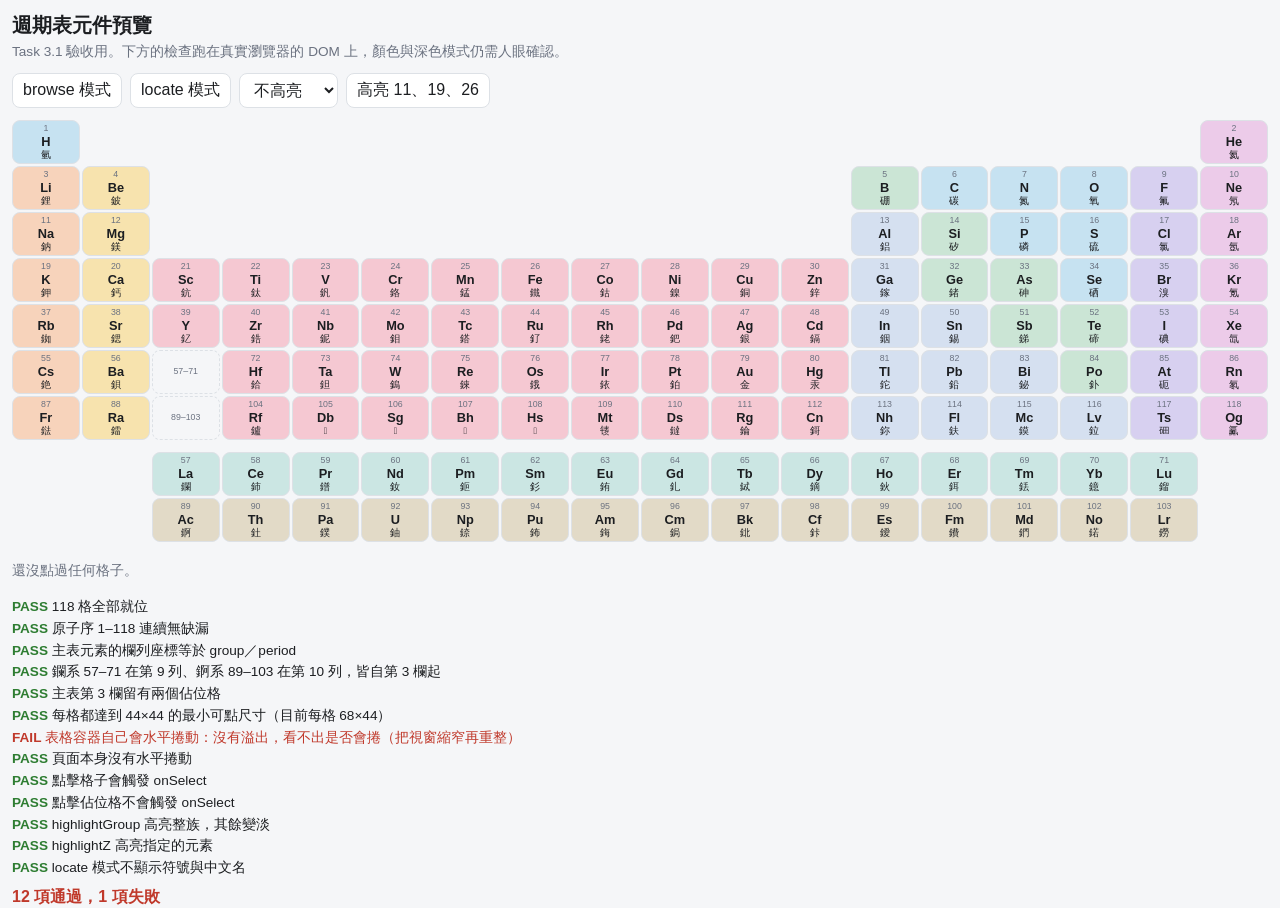
==== tests/preview-table.html @ 944bc90d "feat: 互動式週期表元件 Task 3.1。renderPeriodicTable(container, elements, options)， CSS Grid 18 欄 7 列，每格以 gri" ====
<!DOCTYPE html>
<html lang="zh-Hant-TW">
<head>
<meta charset="UTF-8">
<meta name="viewport" content="width=device-width, initial-scale=1, viewport-fit=cover">
<title>週期表元件預覽（Task 3.1 驗收用）</title>
<link rel="stylesheet" href="../css/tokens.css">
<link rel="stylesheet" href="../css/components.css">
<link rel="stylesheet" href="../css/periodic-table.css">
<style>
  /* 這頁不是 App 的一部分，是 Task 3.1 的人工驗收工具。
     只放這頁自己需要的版面，不污染 components.css。 */
  body { padding: 12px; display: block; }
  h1 { font-size: var(--font-size-lg); margin: 0 0 4px; }
  p.sub { color: var(--text-dim); font-size: var(--font-size-sm); margin: 0 0 12px; }
  .controls { display: flex; flex-wrap: wrap; gap: 8px; margin-bottom: 12px; }
  .controls button, .controls select {
    font: inherit; padding: 6px 10px; border-radius: var(--radius-sm);
    border: 1px solid var(--border); background: var(--surface); color: var(--text);
  }
  #log { margin-top: 12px; font-size: var(--font-size-sm); color: var(--text-dim); }
  #checks { margin-top: 16px; font-size: var(--font-size-sm); line-height: 1.6; }
  #checks .pass::before { content: "PASS  "; color: var(--correct); font-weight: 700; }
  #checks .fail::before { content: "FAIL  "; color: var(--wrong); font-weight: 700; }
  #checks .fail { color: var(--wrong); }
  #summary { font-weight: 700; margin-top: 8px; }
</style>
</head>
<body>

<h1>週期表元件預覽</h1>
<p class="sub">Task 3.1 驗收用。下方的檢查跑在真實瀏覽器的 DOM 上，顏色與深色模式仍需人眼確認。</p>

<div class="controls">
  <button id="btn-browse">browse 模式</button>
  <button id="btn-locate">locate 模式</button>
  <select id="sel-group">
    <option value="">不高亮</option>
    <option value="1A">高亮 1A</option>
    <option value="2A">高亮 2A</option>
    <option value="7A">高亮 7A</option>
    <option value="8A">高亮 8A</option>
  </select>
  <button id="btn-z">高亮 11、19、26</button>
</div>

<div id="table"></div>
<div id="log">還沒點過任何格子。</div>
<div id="checks"></div>
<div id="summary"></div>

<script type="module">
import { renderPeriodicTable } from '../js/components/periodic-table.js';

const host = document.getElementById('table');
const log = document.getElementById('log');
const elements = await (await fetch('../data/elements.json')).json();

let state = { mode: 'browse', highlightGroup: null, highlightZ: [] };

function draw() {
  renderPeriodicTable(host, elements, {
    mode: state.mode,
    highlightGroup: state.highlightGroup,
    highlightZ: state.highlightZ,
    onSelect: el => { log.textContent = `onSelect：${el.z} ${el.zh} ${el.symbol}（第 ${el.period} 週期、第 ${el.group} 族）`; }
  });
}

document.getElementById('btn-browse').onclick = () => { state.mode = 'browse'; draw(); };
document.getElementById('btn-locate').onclick = () => { state.mode = 'locate'; draw(); };
document.getElementById('sel-group').onchange = e => { state.highlightGroup = e.target.value || null; draw(); };
document.getElementById('btn-z').onclick = () => {
  state.highlightZ = state.highlightZ.length ? [] : [11, 19, 26];
  draw();
};
draw();

// ---- 自動檢查 ------------------------------------------------------------
// 這些是「不必用眼睛也能確定」的部分：格數、座標、尺寸、捲動、互動。
// 顏色是否好看、深色模式是否舒服，這裡驗不了，要人看。
const results = [];
function check(name, fn) {
  try { const msg = fn(); results.push([true, name + (msg ? `（${msg}）` : '')]); }
  catch (e) { results.push([false, name + '：' + e.message]); }
}
function assert(cond, msg) { if (!cond) throw new Error(msg); }

const cells = () => Array.from(host.querySelectorAll('.pt-cell[data-z]'));

check('118 格全部就位', () => {
  assert(cells().length === 118, `只有 ${cells().length} 格`);
});

check('原子序 1–118 連續無缺漏', () => {
  const zs = new Set(cells().map(c => Number(c.dataset.z)));
  const missing = [];
  for (let z = 1; z <= 118; z++) if (!zs.has(z)) missing.push(z);
  assert(missing.length === 0, '缺 ' + missing.join(', '));
});

check('主表元素的欄列座標等於 group／period', () => {
  const bad = [];
  for (const el of elements) {
    if (el.category === 'lanthanide' || el.category === 'actinide') continue;
    const cell = host.querySelector(`.pt-cell[data-z="${el.z}"]`);
    if (cell.style.gridColumn !== String(el.group) || cell.style.gridRow !== String(el.period)) {
      bad.push(el.z);
    }
  }
  assert(bad.length === 0, '座標錯誤：' + bad.join(', '));
});

check('鑭系 57–71 在第 9 列、錒系 89–103 在第 10 列，皆自第 3 欄起', () => {
  const rows = { lanthanide: '9', actinide: '10' };
  for (const [cat, row] of Object.entries(rows)) {
    const series = elements.filter(e => e.category === cat).sort((a, b) => a.z - b.z);
    assert(series.length === 15, `${cat} 有 ${series.length} 個，應為 15`);
    series.forEach((el, i) => {
      const cell = host.querySelector(`.pt-cell[data-z="${el.z}"]`);
      assert(cell.style.gridRow === row, `z=${el.z} 在第 ${cell.style.gridRow} 列`);
      assert(cell.style.gridColumn === String(3 + i), `z=${el.z} 在第 ${cell.style.gridColumn} 欄`);
    });
  }
});

check('主表第 3 欄留有兩個佔位格', () => {
  const ph = Array.from(host.querySelectorAll('.pt-placeholder'));
  assert(ph.length === 2, `有 ${ph.length} 個`);
  assert(ph.map(p => p.textContent).join('／') === '57–71／89–103', ph.map(p => p.textContent).join('／'));
});

check('每格都達到 44×44 的最小可點尺寸', () => {
  const small = cells().filter(c => c.offsetWidth < 44 || c.offsetHeight < 44);
  assert(small.length === 0, `${small.length} 格過小，最小的是 ${small[0] && small[0].offsetWidth}×${small[0] && small[0].offsetHeight}`);
  return `目前每格 ${Math.round(cells()[0].offsetWidth)}×${Math.round(cells()[0].offsetHeight)}`;
});

check('表格容器自己會水平捲動', () => {
  const sc = host.querySelector('.pt-scroll');
  assert(sc.scrollWidth > sc.clientWidth, '沒有溢出，看不出是否會捲（把視窗縮窄再重整）');
  return `內容 ${sc.scrollWidth}px、容器 ${sc.clientWidth}px`;
});

check('頁面本身沒有水平捲動', () => {
  const de = document.documentElement;
  assert(de.scrollWidth <= de.clientWidth, `頁面寬 ${de.scrollWidth}px 超過視窗 ${de.clientWidth}px`);
});

check('點擊格子會觸發 onSelect', () => {
  host.querySelector('.pt-cell[data-z="11"]').click();
  assert(log.textContent.includes('11 鈉 Na'), '記錄是「' + log.textContent + '」');
});

check('點擊佔位格不會觸發 onSelect', () => {
  log.textContent = '重設';
  host.querySelector('.pt-placeholder').click();
  assert(log.textContent === '重設', '佔位格竟然觸發了 onSelect');
});

check('highlightGroup 高亮整族，其餘變淡', () => {
  renderPeriodicTable(host, elements, { highlightGroup: '1A' });
  const hi = host.querySelectorAll('.pt-cell.is-highlight');
  const dim = host.querySelectorAll('.pt-cell.is-dimmed');
  assert(hi.length === 7, `高亮了 ${hi.length} 格，1A 應為 7 格`);
  assert(dim.length === 111, `變淡了 ${dim.length} 格`);
});

check('highlightZ 高亮指定的元素', () => {
  renderPeriodicTable(host, elements, { highlightZ: [11, 19, 26] });
  const hi = Array.from(host.querySelectorAll('.pt-cell.is-highlight')).map(c => Number(c.dataset.z));
  assert(hi.sort((a, b) => a - b).join(',') === '11,19,26', '高亮了 ' + hi.join(','));
});

check('locate 模式不顯示符號與中文名', () => {
  renderPeriodicTable(host, elements, { mode: 'locate' });
  assert(host.querySelectorAll('.pt-symbol').length === 0, '仍有符號');
  assert(host.querySelectorAll('.pt-zh').length === 0, '仍有中文名');
  assert(host.querySelectorAll('.pt-z').length === 118, '原子序沒有全部顯示');
});

// 檢查跑完把畫面還原成可以用眼睛看的狀態
state = { mode: 'browse', highlightGroup: null, highlightZ: [] };
draw();
log.textContent = '還沒點過任何格子。';

const box = document.getElementById('checks');
box.innerHTML = results.map(([ok, name]) =>
  `<div class="${ok ? 'pass' : 'fail'}">${name}</div>`).join('');
const failed = results.filter(r => !r[0]).length;
document.getElementById('summary').textContent =
  `${results.length - failed} 項通過，${failed} 項失敗`;
document.getElementById('summary').style.color =
  failed ? 'var(--wrong)' : 'var(--correct)';
</script>
</body>
</html>
---- css/tokens.css ----
/* ==========================================================================
   設計 token：所有色彩、字級、間距集中在這裡定義。
   換主題／換配色只改這個檔案，其他 CSS 一律只讀取變數。

   注意（spec §8.2）：這裡刻意只給一組中性的預設配色，
   不預先硬寫任何宣稱為「官方應援色」的色值。實際配色留待學生
   在設定畫面自行挑選（Plan 2 實作）。
   ========================================================================== */

:root {
  /* 色彩：淺色模式（預設） */
  --bg: #f5f6f8;
  --surface: #ffffff;
  --surface-alt: #eceef1;
  --border: #dde1e6;
  --text: #1c1e21;
  --text-dim: #6b7280;
  --accent: #2f6fed;
  --accent-2: #7c5cff;
  --correct: #2e7d32;
  --wrong: #c0392b;

  /* 陰影（淺色模式用較淡的陰影） */
  --shadow: 0 1px 3px rgba(0, 0, 0, 0.08), 0 1px 2px rgba(0, 0, 0, 0.06);

  /* 字型：只用系統字體堆疊，不連外部字型服務 */
  --font: -apple-system, "PingFang TC", "Heiti TC", sans-serif;
  --font-size-sm: 0.85rem;
  --font-size-base: 1rem;
  --font-size-lg: 1.25rem;
  --font-size-xl: 1.75rem;

  /* 間距與形狀 */
  --gap: 16px;
  --gap-sm: 8px;
  --gap-lg: 24px;
  --radius: 12px;
  --radius-sm: 8px;

  /* 版面尺寸 */
  --nav-height: 64px;
  --max-width: 480px;

  /* 週期表的十個元素分類色（Task 3.1）。
     淺色模式用低彩度的粉彩底，配 --text 的深色字；
     深色模式改成同色系的暗色底，配同一個 --text 的淺色字。
     兩邊都刻意壓低彩度：一張 118 格的表如果十種顏色都很飽和，
     整體會吵到看不出重點，高亮（highlight）也會被淹沒。 */
  --cat-alkali-metal: #f7d3bb;
  --cat-alkaline-earth: #f7e3ae;
  --cat-transition-metal: #f5c8d2;
  --cat-post-transition-metal: #d5e0f0;
  --cat-metalloid: #cbe5d5;
  --cat-nonmetal: #c6e2f1;
  --cat-halogen: #d7d0f0;
  --cat-noble-gas: #eccbe9;
  --cat-lanthanide: #cbe6e3;
  --cat-actinide: #e2dac7;

  /* iPhone 安全區域（瀏海／Home Indicator） */
  --safe-top: env(safe-area-inset-top, 0px);
  --safe-bottom: env(safe-area-inset-bottom, 0px);
}

/* 深色模式：跟隨系統設定，覆寫同一組變數 */
@media (prefers-color-scheme: dark) {
  :root {
    --bg: #14161a;
    --surface: #1e2126;
    --surface-alt: #262a31;
    --border: #33383f;
    --text: #f2f3f5;
    --text-dim: #9aa0a8;
    --accent: #5b8dfd;
    --accent-2: #a78bfa;
    --correct: #4caf50;
    --wrong: #e57373;

    --cat-alkali-metal: #66412a;
    --cat-alkaline-earth: #66552a;
    --cat-transition-metal: #66303c;
    --cat-post-transition-metal: #303e53;
    --cat-metalloid: #2f4e3f;
    --cat-nonmetal: #26495a;
    --cat-halogen: #39346a;
    --cat-noble-gas: #552b52;
    --cat-lanthanide: #24504d;
    --cat-actinide: #4b432b;

    --shadow: 0 1px 3px rgba(0, 0, 0, 0.4), 0 1px 2px rgba(0, 0, 0, 0.3);
  }
}
---- css/components.css ----
/* ==========================================================================
   共用元件樣式。這裡放版面骨架（app 容器、底部導覽列）與少數
   之後每個畫面都會用到的基礎元件（卡片、按鈕）。
   畫面專屬的樣式由各自的 js/ui/screen-*.js 用行內 style 或
   之後新增的專屬 CSS 檔處理，不塞進這個檔案。
   ========================================================================== */

* {
  box-sizing: border-box;
}

html,
body {
  margin: 0;
  padding: 0;
  height: 100%;
  background: var(--bg);
  color: var(--text);
  font-family: var(--font);
  font-size: var(--font-size-base);
  -webkit-tap-highlight-color: transparent;
}

body {
  display: flex;
  flex-direction: column;
  min-height: 100vh;
  min-height: 100dvh;
}

/* 主要內容容器，各畫面的 renderFn 會把內容塞進這裡 */
#app {
  flex: 1 1 auto;
  width: 100%;
  max-width: var(--max-width);
  margin: 0 auto;
  padding: var(--gap) var(--gap) calc(var(--nav-height) + var(--gap));
  padding-top: calc(var(--gap) + var(--safe-top));
  overflow-y: auto;
}

/* ---- 底部導覽列 -------------------------------------------------------- */

.bottom-nav {
  position: fixed;
  left: 0;
  right: 0;
  bottom: 0;
  display: flex;
  justify-content: space-around;
  align-items: center;
  height: calc(var(--nav-height) + var(--safe-bottom));
  padding-bottom: var(--safe-bottom);
  background: var(--surface);
  border-top: 1px solid var(--border);
  box-shadow: var(--shadow);
}

.nav-link {
  display: flex;
  flex-direction: column;
  align-items: center;
  justify-content: center;
  gap: 2px;
  flex: 1 1 0;
  height: 100%;
  color: var(--text-dim);
  text-decoration: none;
  font-size: var(--font-size-sm);
  user-select: none;
}

.nav-link svg {
  width: 22px;
  height: 22px;
  stroke: currentColor;
  fill: none;
  stroke-width: 1.8;
  stroke-linecap: round;
  stroke-linejoin: round;
}

.nav-link[aria-current="page"] {
  color: var(--accent);
}

/* ---- 基礎元件（供之後畫面沿用） ---------------------------------------- */

.card {
  background: var(--surface);
  border: 1px solid var(--border);
  border-radius: var(--radius);
  padding: var(--gap);
  box-shadow: var(--shadow);
}

.btn {
  display: inline-flex;
  align-items: center;
  justify-content: center;
  border: none;
  border-radius: var(--radius-sm);
  padding: 0.6em 1.2em;
  font-family: var(--font);
  font-size: var(--font-size-base);
  font-weight: 600;
  cursor: pointer;
  background: var(--surface-alt);
  color: var(--text);
}

.btn-primary {
  background: var(--accent);
  color: #ffffff;
}

/* ---- 尚未有內容的畫面（找不到對應 render 函式時顯示） ------------------ */

.placeholder {
  display: flex;
  flex-direction: column;
  align-items: center;
  justify-content: center;
  gap: var(--gap-sm);
  min-height: 60vh;
  text-align: center;
  color: var(--text-dim);
}

.placeholder h2 {
  color: var(--text);
  margin: 0;
}
---- css/periodic-table.css ----
/* ==========================================================================
   互動式週期表元件（js/components/periodic-table.js）的樣式。
   顏色一律讀 css/tokens.css 的變數，這裡不出現任何色碼。
   ========================================================================== */

/* 水平捲動只發生在這一層。頁面本身不得出現水平捲動——18 欄的表一定
   比手機寬，若讓它撐開 body，底部導覽列與其他畫面都會跟著歪。 */
.pt-scroll {
  overflow-x: auto;
  overflow-y: hidden;
  max-width: 100%;
  /* iOS 慣性捲動 */
  -webkit-overflow-scrolling: touch;
  padding-bottom: var(--gap-sm);
}

.pt-grid {
  display: grid;
  /* 44px 是可靠點擊的最小尺寸（Apple HIG）。空間夠時才讓格子長大。 */
  grid-template-columns: repeat(18, minmax(44px, 1fr));
  /* 1–7 是主表的七個週期，第 8 列是間隔，9–10 放鑭系與錒系 */
  grid-template-rows: repeat(7, minmax(44px, auto)) var(--gap-sm) repeat(2, minmax(44px, auto));
  gap: 2px;
  /* 撐開到內容寬度，讓外層去捲；空間有餘時填滿 */
  width: max-content;
  min-width: 100%;
}

.pt-cell {
  display: flex;
  flex-direction: column;
  align-items: center;
  justify-content: center;
  gap: 1px;
  min-height: 44px;
  padding: 2px;
  border: 1px solid var(--border);
  border-radius: var(--radius-sm);
  background: var(--surface-alt);
  color: var(--text);
  font-family: var(--font);
  line-height: 1.1;
  cursor: pointer;
  /* 118 格逐格淡入淡出會很吵，只在高亮切換時給一點反應 */
  transition: opacity 0.15s ease;
}

.pt-cell:focus-visible {
  outline: 2px solid var(--accent);
  outline-offset: 2px;
}

.pt-z {
  font-size: 0.55rem;
  color: var(--text-dim);
}

.pt-symbol {
  font-size: 0.8rem;
  font-weight: 700;
}

.pt-zh {
  font-size: 0.6rem;
}

/* locate 模式：格子裡只剩原子序，把它放大到可讀 */
.pt-grid[data-mode="locate"] .pt-z {
  font-size: 0.75rem;
  color: var(--text);
}

/* 鑭系／錒系在主表裡的佔位格，不可點 */
.pt-placeholder {
  font-size: 0.55rem;
  color: var(--text-dim);
  background: transparent;
  border-style: dashed;
  cursor: default;
}

/* ---- 分類色 ------------------------------------------------------------ */

.pt-cell[data-category="alkali-metal"] { background: var(--cat-alkali-metal); }
.pt-cell[data-category="alkaline-earth"] { background: var(--cat-alkaline-earth); }
.pt-cell[data-category="transition-metal"] { background: var(--cat-transition-metal); }
.pt-cell[data-category="post-transition-metal"] { background: var(--cat-post-transition-metal); }
.pt-cell[data-category="metalloid"] { background: var(--cat-metalloid); }
.pt-cell[data-category="nonmetal"] { background: var(--cat-nonmetal); }
.pt-cell[data-category="halogen"] { background: var(--cat-halogen); }
.pt-cell[data-category="noble-gas"] { background: var(--cat-noble-gas); }
.pt-cell[data-category="lanthanide"] { background: var(--cat-lanthanide); }
.pt-cell[data-category="actinide"] { background: var(--cat-actinide); }

/* ---- 高亮 -------------------------------------------------------------- */

/* 高亮靠「邊框加粗 + 其餘變淡」兩件事一起做。只靠顏色的話，
   在已經有十種分類色的表上根本看不出來。 */
.pt-cell.is-highlight {
  border-color: var(--accent);
  border-width: 2px;
  padding: 1px;
  font-weight: 700;
  box-shadow: var(--shadow);
}

.pt-cell.is-dimmed {
  opacity: 0.3;
}
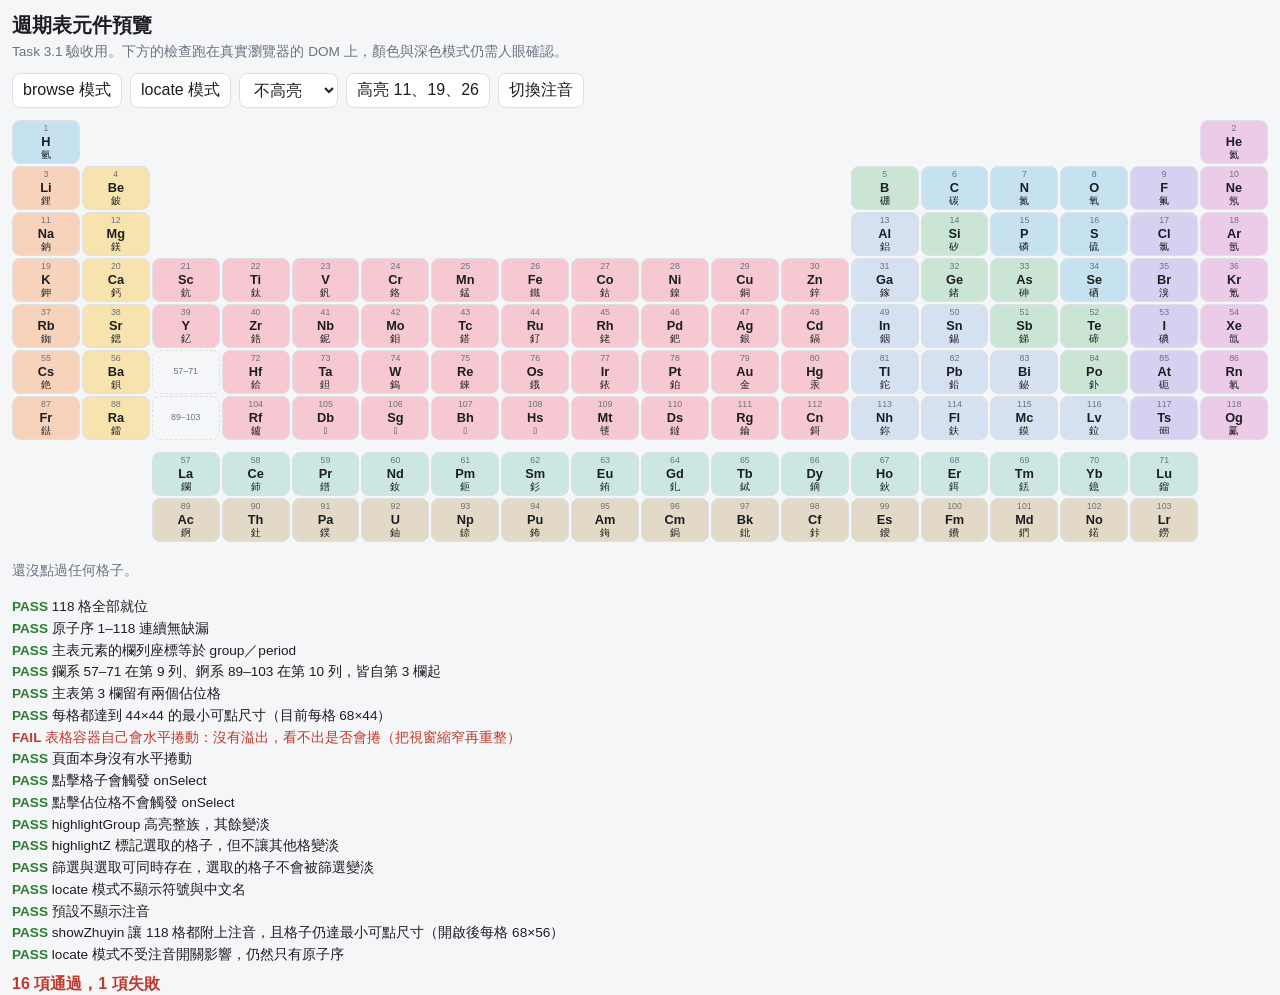
==== commit e63d575e: "feat: 完整週期表查詢畫面 Task 3.2。族別篩選列（全部＋1A–8A）、選中時整族高亮並顯示該族口訣、 點格子展開詳細面板（原子序、符號、中文名、注音、英文名、週期、族、 分類、原子量、常溫" ====
--- a/tests/preview-table.html
+++ b/tests/preview-table.html
@@ -42,6 +42,7 @@
     <option value="8A">高亮 8A</option>
   </select>
   <button id="btn-z">高亮 11、19、26</button>
+  <button id="btn-zhuyin">切換注音</button>
 </div>
 
 <div id="table"></div>
@@ -56,13 +57,14 @@
 const log = document.getElementById('log');
 const elements = await (await fetch('../data/elements.json')).json();
 
-let state = { mode: 'browse', highlightGroup: null, highlightZ: [] };
+let state = { mode: 'browse', highlightGroup: null, highlightZ: [], showZhuyin: false };
 
 function draw() {
   renderPeriodicTable(host, elements, {
     mode: state.mode,
     highlightGroup: state.highlightGroup,
     highlightZ: state.highlightZ,
+    showZhuyin: state.showZhuyin,
     onSelect: el => { log.textContent = `onSelect：${el.z} ${el.zh} ${el.symbol}（第 ${el.period} 週期、第 ${el.group} 族）`; }
   });
 }
@@ -70,6 +72,9 @@
 document.getElementById('btn-browse').onclick = () => { state.mode = 'browse'; draw(); };
 document.getElementById('btn-locate').onclick = () => { state.mode = 'locate'; draw(); };
 document.getElementById('sel-group').onchange = e => { state.highlightGroup = e.target.value || null; draw(); };
+document.getElementById('btn-zhuyin').onclick = () => {
+  state.showZhuyin = !state.showZhuyin; draw();
+};
 document.getElementById('btn-z').onclick = () => {
   state.highlightZ = state.highlightZ.length ? [] : [11, 19, 26];
   draw();
@@ -166,10 +171,22 @@
   assert(dim.length === 111, `變淡了 ${dim.length} 格`);
 });
 
-check('highlightZ 高亮指定的元素', () => {
+check('highlightZ 標記選取的格子，但不讓其他格變淡', () => {
   renderPeriodicTable(host, elements, { highlightZ: [11, 19, 26] });
-  const hi = Array.from(host.querySelectorAll('.pt-cell.is-highlight')).map(c => Number(c.dataset.z));
-  assert(hi.sort((a, b) => a - b).join(',') === '11,19,26', '高亮了 ' + hi.join(','));
+  const sel = Array.from(host.querySelectorAll('.pt-cell.is-selected')).map(c => Number(c.dataset.z));
+  assert(sel.sort((a, b) => a - b).join(',') === '11,19,26', '選取了 ' + sel.join(','));
+  const dim = host.querySelectorAll('.pt-cell.is-dimmed').length;
+  assert(dim === 0, `有 ${dim} 格變淡了，選取單一格不該把整張表變暗`);
+});
+
+check('篩選與選取可同時存在，選取的格子不會被篩選變淡', () => {
+  // 在 1A 篩選下選鐵（26，過渡金屬，不屬於 1A）
+  renderPeriodicTable(host, elements, { highlightGroup: '1A', highlightZ: [26] });
+  const fe = host.querySelector('.pt-cell[data-z=\"26\"]');
+  assert(fe.classList.contains('is-selected'), '鐵沒有被標記為選取');
+  assert(!fe.classList.contains('is-dimmed'), '選取的鐵被篩選變淡了');
+  const na = host.querySelector('.pt-cell[data-z=\"11\"]');
+  assert(na.classList.contains('is-highlight'), '鈉屬於 1A，應該高亮');
 });
 
 check('locate 模式不顯示符號與中文名', () => {
@@ -179,8 +196,30 @@
   assert(host.querySelectorAll('.pt-z').length === 118, '原子序沒有全部顯示');
 });
 
+check('預設不顯示注音', () => {
+  renderPeriodicTable(host, elements, {});
+  assert(host.querySelectorAll('.pt-zhuyin').length === 0, '預設就顯示了注音');
+});
+
+check('showZhuyin 讓 118 格都附上注音，且格子仍達最小可點尺寸', () => {
+  renderPeriodicTable(host, elements, { showZhuyin: true });
+  const zy = host.querySelectorAll('.pt-zhuyin');
+  assert(zy.length === 118, `只有 ${zy.length} 格有注音`);
+  const blank = Array.from(zy).filter(n => !n.textContent.trim());
+  assert(blank.length === 0, `${blank.length} 格的注音是空的`);
+  const small = cells().filter(c => c.offsetWidth < 44 || c.offsetHeight < 44);
+  assert(small.length === 0, `${small.length} 格過小`);
+  return `開啟後每格 ${Math.round(cells()[0].offsetWidth)}×${Math.round(cells()[0].offsetHeight)}`;
+});
+
+check('locate 模式不受注音開關影響，仍然只有原子序', () => {
+  renderPeriodicTable(host, elements, { mode: 'locate', showZhuyin: true });
+  assert(host.querySelectorAll('.pt-zhuyin').length === 0, 'locate 模式漏出了注音');
+  assert(host.querySelectorAll('.pt-symbol').length === 0, 'locate 模式漏出了符號');
+});
+
 // 檢查跑完把畫面還原成可以用眼睛看的狀態
-state = { mode: 'browse', highlightGroup: null, highlightZ: [] };
+state = { mode: 'browse', highlightGroup: null, highlightZ: [], showZhuyin: false };
 draw();
 log.textContent = '還沒點過任何格子。';
 
--- a/css/periodic-table.css
+++ b/css/periodic-table.css
@@ -60,8 +60,32 @@
   font-weight: 700;
 }
 
+.pt-name {
+  display: flex;
+  align-items: baseline;
+  gap: 2px;
+  line-height: 1;
+}
+
 .pt-zh {
   font-size: 0.6rem;
+}
+
+/* 注音比中文名再小一級，且用次要色——它是輔助讀音，不該跟中文名搶。 */
+.pt-zhuyin {
+  font-size: 0.45rem;
+  color: var(--text-dim);
+  letter-spacing: -0.02em;
+}
+
+/* 開啟注音時整排格子加寬加高。不加寬的話「鈉 ㄋㄚˋ」在 44px 裡會擠成一團；
+   寧可讓表變寬、多捲一點，也不要犧牲可讀性。 */
+.pt-grid[data-zhuyin="on"] {
+  grid-template-columns: repeat(18, minmax(58px, 1fr));
+}
+
+.pt-grid[data-zhuyin="on"] .pt-cell {
+  min-height: 56px;
 }
 
 /* locate 模式：格子裡只剩原子序，把它放大到可讀 */
@@ -94,8 +118,8 @@
 
 /* ---- 高亮 -------------------------------------------------------------- */
 
-/* 高亮靠「邊框加粗 + 其餘變淡」兩件事一起做。只靠顏色的話，
-   在已經有十種分類色的表上根本看不出來。 */
+/* 篩選出來的整族。靠「邊框加粗 + 其餘變淡」兩件事一起做，
+   只靠顏色的話，在已經有十種分類色的表上根本看不出來。 */
 .pt-cell.is-highlight {
   border-color: var(--accent);
   border-width: 2px;
@@ -107,3 +131,12 @@
 .pt-cell.is-dimmed {
   opacity: 0.3;
 }
+
+/* 目前選取的那一格。用外擴的光環而非變更邊框，才能和上面的
+   整族高亮疊在一起看（在 1A 篩選下點鈉時兩個 class 會同時出現）。 */
+.pt-cell.is-selected {
+  outline: 2px solid var(--accent-2);
+  outline-offset: 1px;
+  z-index: 1;
+  font-weight: 700;
+}
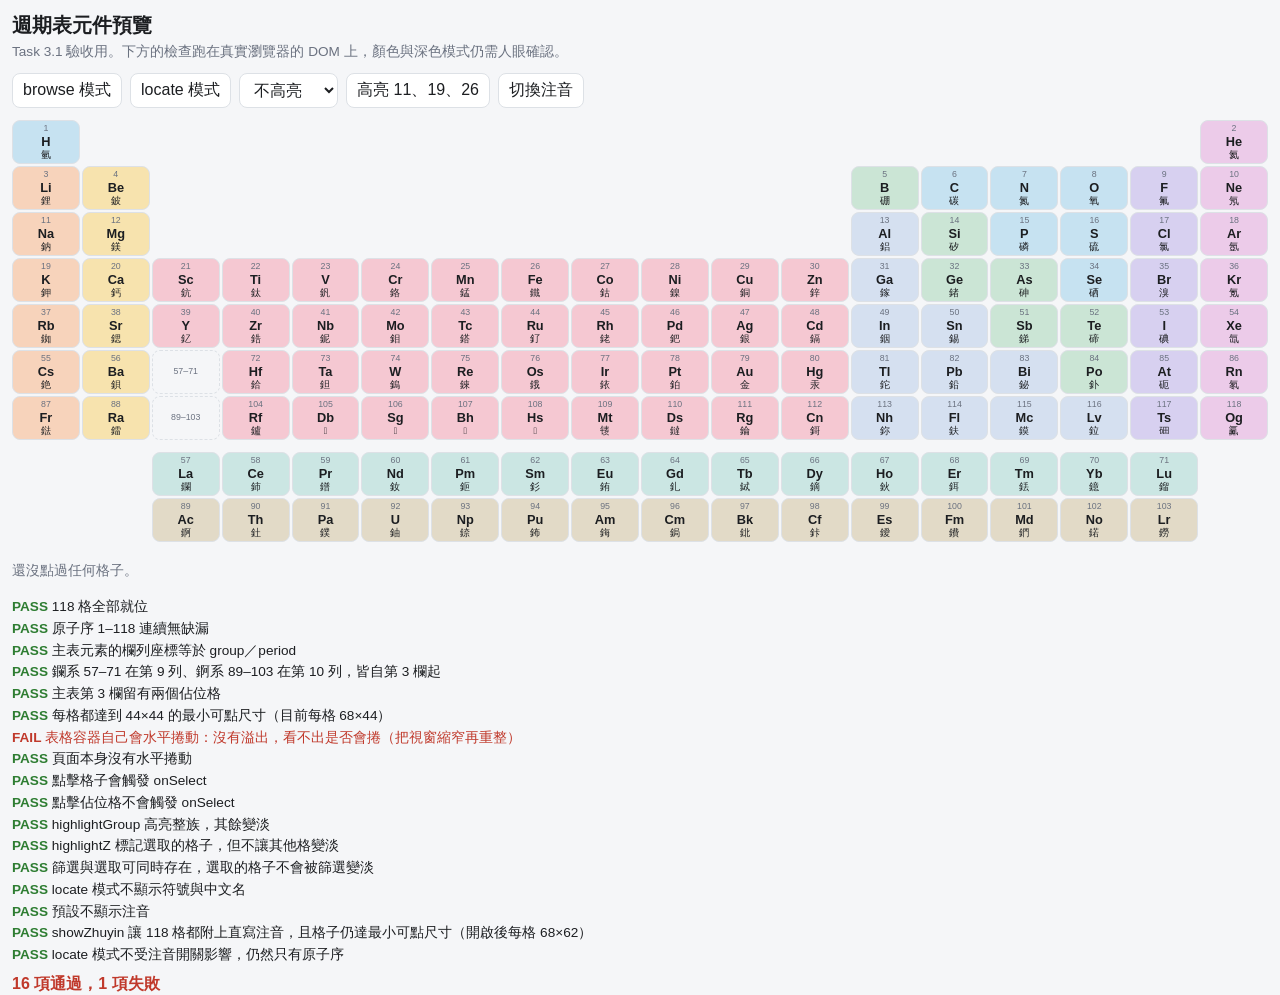
==== commit 3f0674f9: "feat: 注音改為直寫 台灣課本的注音是直排在字的右側，聲調另外放：二三四聲在音節右側偏下， 輕聲在正上方。原本的做法是把整串注音當普通文字橫著印，不是課本的樣子。  拆成 js/component" ====
--- a/tests/preview-table.html
+++ b/tests/preview-table.html
@@ -201,12 +201,20 @@
   assert(host.querySelectorAll('.pt-zhuyin').length === 0, '預設就顯示了注音');
 });
 
-check('showZhuyin 讓 118 格都附上注音，且格子仍達最小可點尺寸', () => {
+check('showZhuyin 讓 118 格都附上直寫注音，且格子仍達最小可點尺寸', () => {
   renderPeriodicTable(host, elements, { showZhuyin: true });
   const zy = host.querySelectorAll('.pt-zhuyin');
   assert(zy.length === 118, `只有 ${zy.length} 格有注音`);
   const blank = Array.from(zy).filter(n => !n.textContent.trim());
   assert(blank.length === 0, `${blank.length} 格的注音是空的`);
+  // 直寫：音節本體要是 vertical-rl，聲調要獨立成一個節點
+  const bases = host.querySelectorAll('.pt-zhuyin .zhuyin-base');
+  assert(bases.length === 118, `只有 ${bases.length} 格是直寫結構`);
+  const notVertical = Array.from(bases).filter(
+    n => getComputedStyle(n).writingMode.indexOf('vertical') !== 0);
+  assert(notVertical.length === 0, `${notVertical.length} 格沒有套用直排`);
+  const toned = host.querySelectorAll('.pt-zhuyin .zhuyin-tone');
+  assert(toned.length === 93, `有聲調符號的格子是 ${toned.length} 個，應為 93（118 減去 25 個一聲）`);
   const small = cells().filter(c => c.offsetWidth < 44 || c.offsetHeight < 44);
   assert(small.length === 0, `${small.length} 格過小`);
   return `開啟後每格 ${Math.round(cells()[0].offsetWidth)}×${Math.round(cells()[0].offsetHeight)}`;
--- a/css/components.css
+++ b/css/components.css
@@ -131,3 +131,41 @@
   color: var(--text);
   margin: 0;
 }
+
+/* ---- 直寫注音（js/components/zhuyin.js） -------------------------------- */
+
+/* 三個地方共用：週期表格子、元素詳細面板、教學畫面。字級由使用端
+   用 font-size 覆寫，這裡只定版面。 */
+.zhuyin {
+  display: inline-flex;
+  align-items: stretch;
+  line-height: 1;
+  font-size: 0.5em;
+  color: var(--text-dim);
+}
+
+/* 音節本體直排。text-orientation: upright 讓每個注音符號保持正立，
+   不會被轉成橫躺。 */
+.zhuyin-base {
+  writing-mode: vertical-rl;
+  text-orientation: upright;
+  letter-spacing: 0;
+  line-height: 1;
+}
+
+/* 二、三、四聲：貼在音節右側、靠下對齊，這是課本的位置。 */
+.zhuyin-tone {
+  display: flex;
+  align-items: flex-end;
+  margin-left: 0.1em;
+  line-height: 1;
+}
+
+/* 輕聲例外：標在音節正上方。目前 118 個元素都沒有輕聲，
+   這條是為了規則完整，不是為了現有資料。 */
+.zhuyin-tone.is-neutral {
+  align-items: flex-start;
+  margin-left: 0;
+  margin-right: 0.1em;
+  order: -1;
+}
--- a/css/periodic-table.css
+++ b/css/periodic-table.css
@@ -71,21 +71,26 @@
   font-size: 0.6rem;
 }
 
-/* 注音比中文名再小一級，且用次要色——它是輔助讀音，不該跟中文名搶。 */
+/* 注音直寫在中文名右側（樣式主體在 components.css）。
+   這裡只給格子裡用的字級——0.42rem 是三個符號直排後還塞得進
+   一格高度的上限。 */
 .pt-zhuyin {
-  font-size: 0.45rem;
-  color: var(--text-dim);
-  letter-spacing: -0.02em;
+  font-size: 0.42rem;
 }
 
-/* 開啟注音時整排格子加寬加高。不加寬的話「鈉 ㄋㄚˋ」在 44px 裡會擠成一團；
-   寧可讓表變寬、多捲一點，也不要犧牲可讀性。 */
+/* 開啟注音時格子要加高：注音直排三個符號約 3 個字高，
+   比橫寫的中文名高出一截。寬度反而不必加太多，直寫只佔一欄。 */
 .pt-grid[data-zhuyin="on"] {
-  grid-template-columns: repeat(18, minmax(58px, 1fr));
+  grid-template-columns: repeat(18, minmax(50px, 1fr));
 }
 
 .pt-grid[data-zhuyin="on"] .pt-cell {
-  min-height: 56px;
+  min-height: 62px;
+}
+
+/* 中文名與直寫注音要頂端對齊，注音才會從中文名的頭開始往下排 */
+.pt-grid[data-zhuyin="on"] .pt-name {
+  align-items: flex-start;
 }
 
 /* locate 模式：格子裡只剩原子序，把它放大到可讀 */
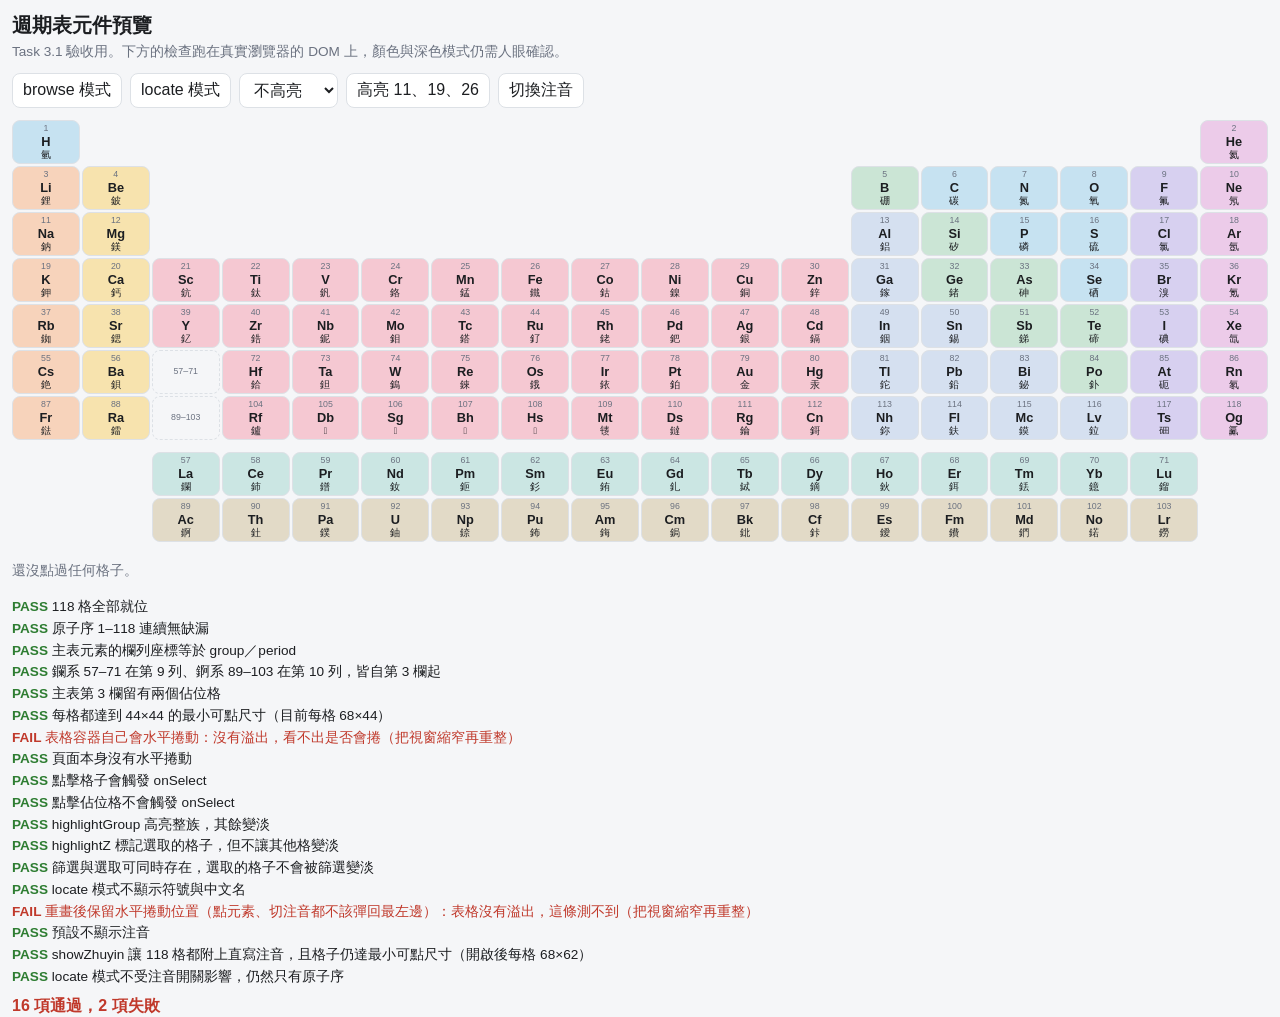
==== commit 7b27630a: "fix: 重畫週期表時保留水平捲動位置 回報的症狀：捲到右邊看 3A–8A，隨便點一個元素或按「顯示注音」， 整張表就彈回最左邊，得重捲一次。  成因是元件的設計偷懶——改高亮、切注音、點選元素都走同" ====
--- a/tests/preview-table.html
+++ b/tests/preview-table.html
@@ -196,6 +196,30 @@
   assert(host.querySelectorAll('.pt-z').length === 118, '原子序沒有全部顯示');
 });
 
+check('重畫後保留水平捲動位置（點元素、切注音都不該彈回最左邊）', () => {
+  renderPeriodicTable(host, elements, {});
+  const before = host.querySelector('.pt-scroll');
+  const range = before.scrollWidth - before.clientWidth;
+  assert(range > 0, '表格沒有溢出，這條測不到（把視窗縮窄再重整）');
+  before.scrollLeft = Math.round(range * 0.8);
+  const target = before.scrollLeft;
+
+  // 模擬「點了一個元素」造成的重畫
+  renderPeriodicTable(host, elements, { highlightZ: [11] });
+  const after = host.querySelector('.pt-scroll');
+  assert(Math.abs(after.scrollLeft - target) <= 1,
+         `重畫後捲到 ${after.scrollLeft}，原本在 ${target}`);
+
+  // 切注音會改變內容寬度，這時要保留的是比例而不是像素
+  const ratio = after.scrollLeft / (after.scrollWidth - after.clientWidth);
+  renderPeriodicTable(host, elements, { showZhuyin: true });
+  const wide = host.querySelector('.pt-scroll');
+  const newRatio = wide.scrollLeft / (wide.scrollWidth - wide.clientWidth);
+  assert(Math.abs(newRatio - ratio) < 0.02,
+         `切注音後比例從 ${ratio.toFixed(3)} 變成 ${newRatio.toFixed(3)}`);
+  return `捲到 ${Math.round(ratio * 100)}% 的位置，重畫後仍在原處`;
+});
+
 check('預設不顯示注音', () => {
   renderPeriodicTable(host, elements, {});
   assert(host.querySelectorAll('.pt-zhuyin').length === 0, '預設就顯示了注音');
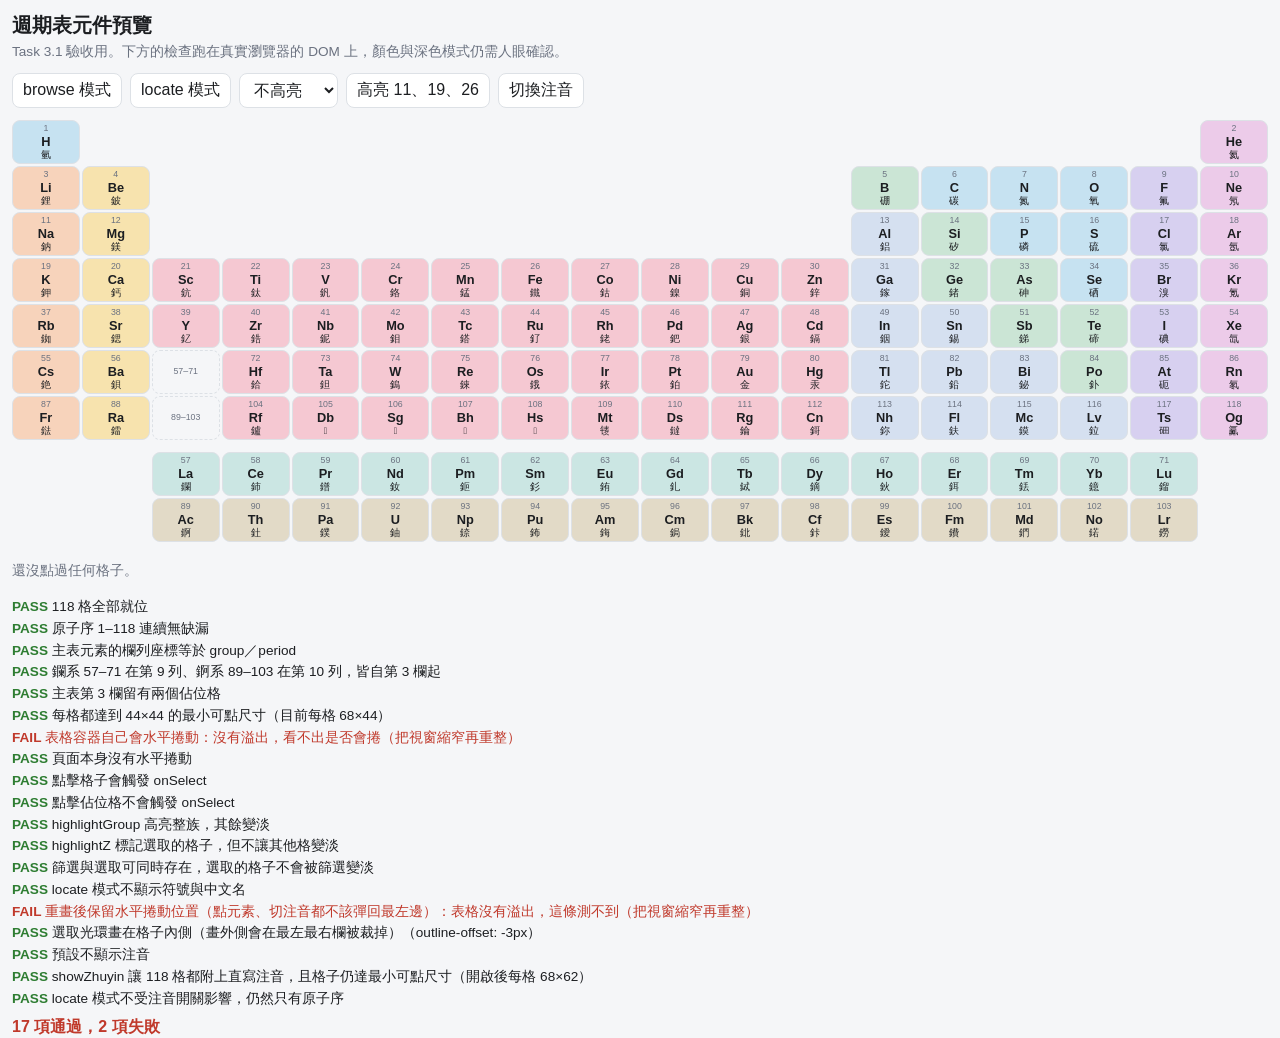
==== commit a446db63: "fix: 選取光環改畫在格子內側，不再被最左最右欄裁掉 回報的症狀：選到 1A 或 8A 的元素時，紫色選取框會超出範圍被截掉。  成因是 outline-offset 是正的，光環往格子外面畫，而第" ====
--- a/tests/preview-table.html
+++ b/tests/preview-table.html
@@ -220,6 +220,17 @@
   return `捲到 ${Math.round(ratio * 100)}% 的位置，重畫後仍在原處`;
 });
 
+check('選取光環畫在格子內側（畫外側會在最左最右欄被裁掉）', () => {
+  // 這條看起來像在測實作細節，但它鎖的是一個真實回報過的 bug：
+  // 光環往外畫時，第 1 欄與第 18 欄超出捲動容器的部分會被裁掉。
+  // 「內縮」就是防止它復發的不變量。
+  renderPeriodicTable(host, elements, { highlightZ: [1, 2] });
+  const cell = host.querySelector('.pt-cell.is-selected');
+  const offset = getComputedStyle(cell).outlineOffset;
+  assert(parseFloat(offset) < 0, `outline-offset 是 ${offset}，必須為負值`);
+  return `outline-offset: ${offset}`;
+});
+
 check('預設不顯示注音', () => {
   renderPeriodicTable(host, elements, {});
   assert(host.querySelectorAll('.pt-zhuyin').length === 0, '預設就顯示了注音');
--- a/css/periodic-table.css
+++ b/css/periodic-table.css
@@ -137,11 +137,15 @@
   opacity: 0.3;
 }
 
-/* 目前選取的那一格。用外擴的光環而非變更邊框，才能和上面的
-   整族高亮疊在一起看（在 1A 篩選下點鈉時兩個 class 會同時出現）。 */
+/* 目前選取的那一格。用光環而非變更邊框，才能和上面的整族高亮疊在
+   一起看（在 1A 篩選下點鈉時兩個 class 會同時出現）。
+
+   outline-offset 必須是負的——光環要畫在格子內側。畫在外側的話，
+   第 1 欄（1A）與第 18 欄（8A）的光環會超出捲動容器的邊界被裁掉，
+   第 1 列與最後一列在上下方向也一樣。內縮就四個邊都安全。 */
 .pt-cell.is-selected {
   outline: 2px solid var(--accent-2);
-  outline-offset: 1px;
+  outline-offset: -3px;
   z-index: 1;
   font-weight: 700;
 }
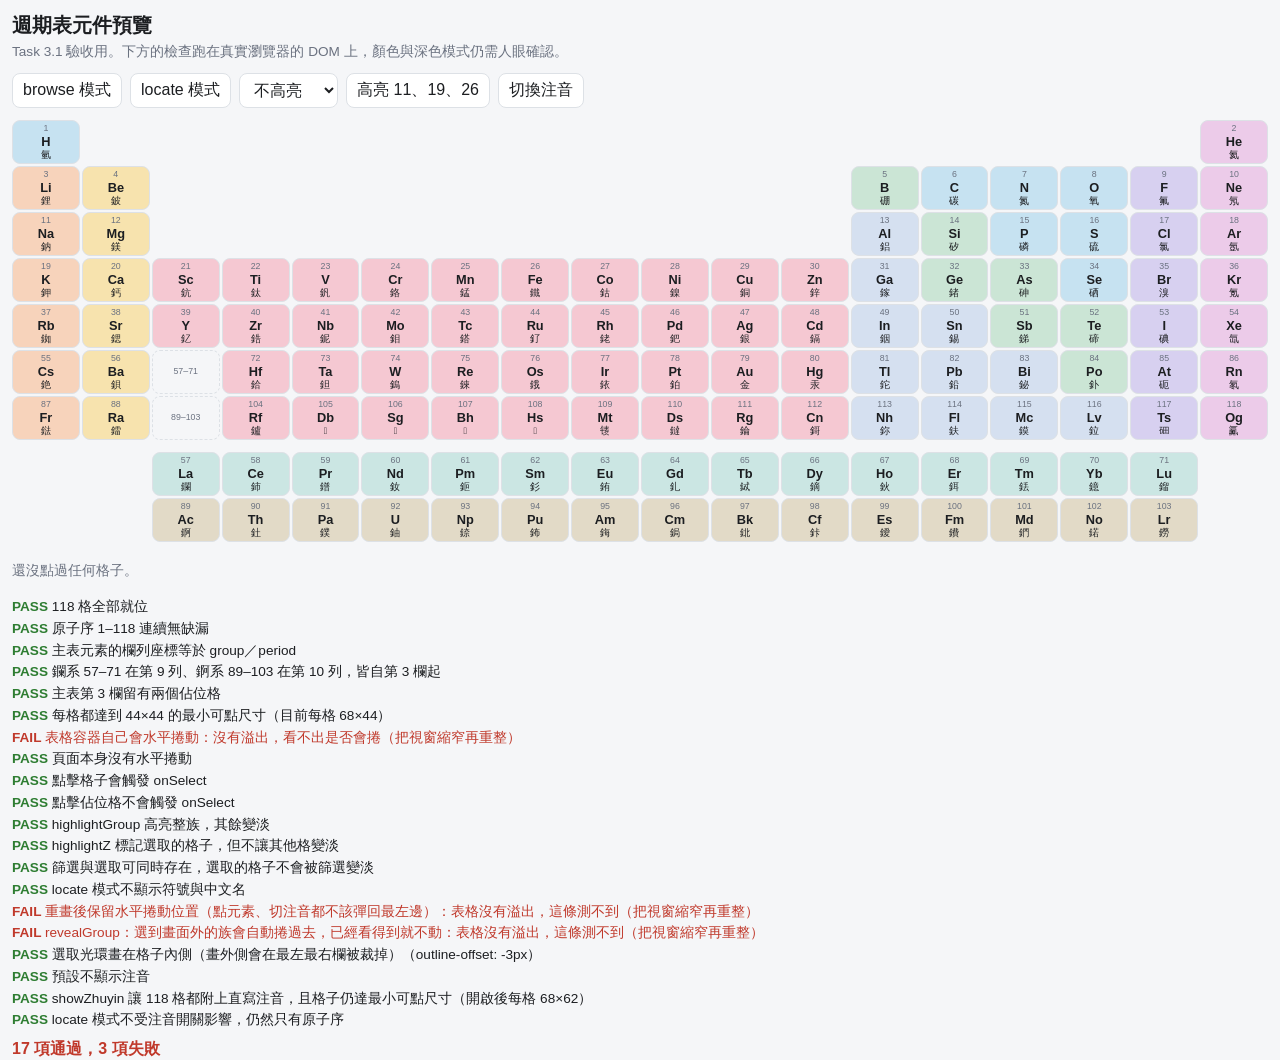
==== commit 34cbd47e: "feat: 選族時自動捲到該欄，並讓篩選狀態更明確 兩件事。  一、選了畫面外的族會自動捲過去（新功能）。 只有「使用者剛換族」才捲——點元素、切注音造成的重畫不該搶走使用者 自己捲到的位置，所以由畫" ====
--- a/tests/preview-table.html
+++ b/tests/preview-table.html
@@ -220,6 +220,30 @@
   return `捲到 ${Math.round(ratio * 100)}% 的位置，重畫後仍在原處`;
 });
 
+check('revealGroup：選到畫面外的族會自動捲過去，已經看得到就不動', () => {
+  renderPeriodicTable(host, elements, {});
+  const box = host.querySelector('.pt-scroll');
+  const range = box.scrollWidth - box.clientWidth;
+  assert(range > 0, '表格沒有溢出，這條測不到（把視窗縮窄再重整）');
+
+  // 捲到最左邊，此時 8A（第 18 欄）一定在畫面外
+  box.scrollLeft = 0;
+  renderPeriodicTable(host, elements, { highlightGroup: '8A', revealGroup: true });
+  const afterFar = host.querySelector('.pt-scroll');
+  assert(afterFar.scrollLeft > 0, '選了畫面外的 8A 卻沒有捲過去');
+  const he = afterFar.querySelector('.pt-cell[data-main-group="8A"]').getBoundingClientRect();
+  const view = afterFar.getBoundingClientRect();
+  assert(he.left >= view.left - 1 && he.right <= view.right + 1, '捲完 8A 仍不在可視範圍內');
+
+  // 已經看得到的族不該把位置搶走
+  const held = afterFar.scrollLeft;
+  renderPeriodicTable(host, elements, { highlightGroup: '8A', revealGroup: true });
+  const again = host.querySelector('.pt-scroll');
+  assert(Math.abs(again.scrollLeft - held) <= 1,
+         `已經看得到卻又捲動了：${held} → ${again.scrollLeft}`);
+  return `8A 捲到 ${Math.round(held)}px`;
+});
+
 check('選取光環畫在格子內側（畫外側會在最左最右欄被裁掉）', () => {
   // 這條看起來像在測實作細節，但它鎖的是一個真實回報過的 bug：
   // 光環往外畫時，第 1 欄與第 18 欄超出捲動容器的部分會被裁掉。
